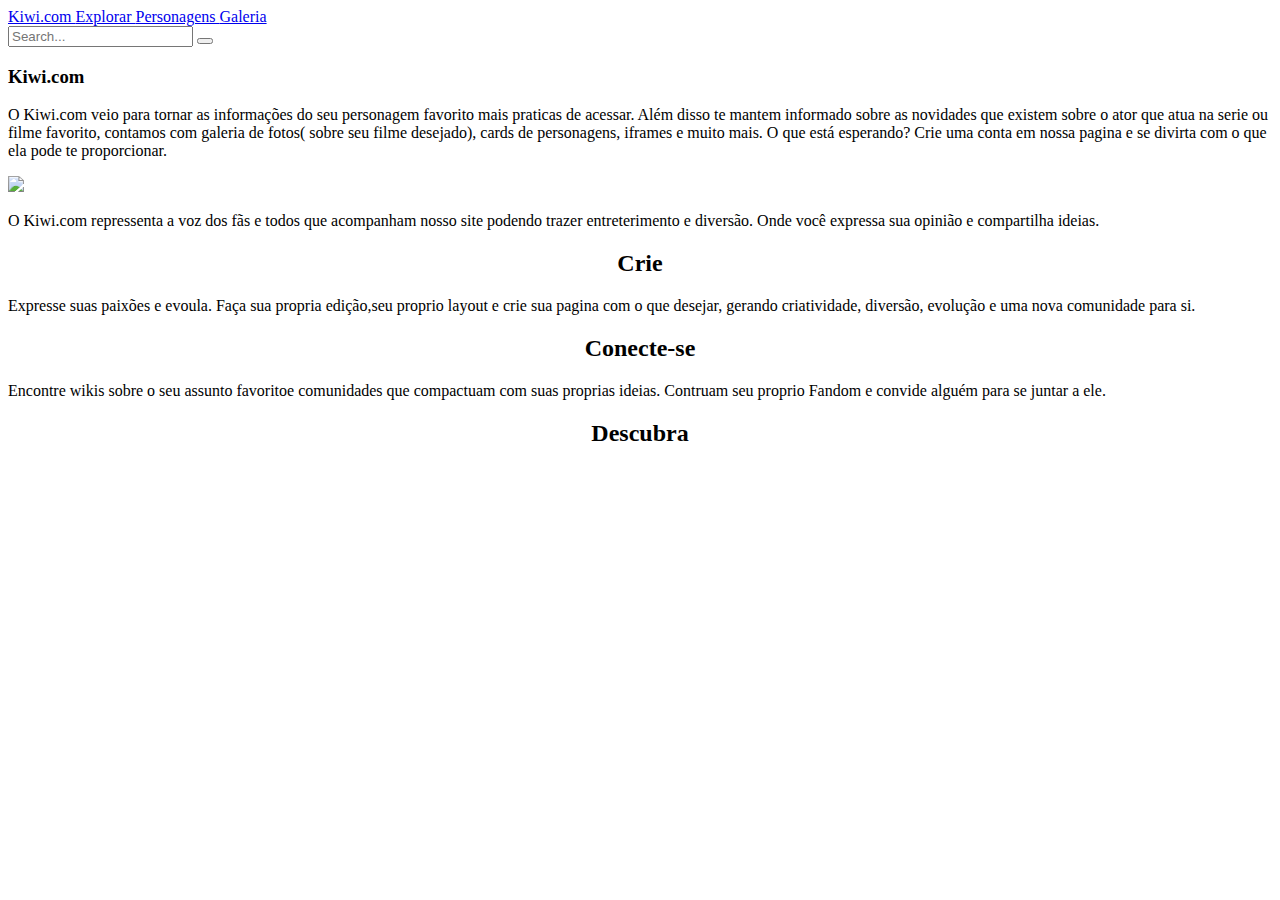
==== index.html @ 5dbf8771 "16:26" ====
<!DOCTYPE html>
<html>
    <head>
        <title>Kiwi.com</title>
        <meta charset="utf-8">
        <meta name="viewport" content="width=device-width, initial-scale=1.0">

        <link rel="manifest" href="manifest.webmanifest">
        <link rel="shortcut icon" href="img/logo/logo512px.png" type="image/x-icon">

        <link rel="stylesheet" href="https://cdnjs.cloudflare.com/ajax/libs/font-awesome/6.1.2/css/all.min.css" integrity="sha512-1sCRPdkRXhBV2PBLUdRb4tMg1w2YPf37qatUFeS7zlBy7jJI8Lf4VHwWfZZfpXtYSLy85pkm9GaYVYMfw5BC1A==" crossorigin="anonymous" referrerpolicy="no-referrer"/>
        
        <link rel="stylesheet" href="css/inicial.css">
        <script src="js/funcoes.js" defer></script>
        <script src="index.js" defer></script>
    </head>

    <body>
        <div class="topnav">
          <div class="menu">
            <a class="active" href="index.html">Kiwi.com
              <i class="fa-solid fa-desktop"></i>
            </a>

            <a href="wiki.html">Explorar
              <i class="fa-solid fa-reply"></i>
            </a>

            <a href="cards.html">Personagens
              <i class="fa-solid fa-people-group"></i>
            </a>

            <a href="galeria.html">Galeria
              <i class="fa-solid fa-photo-film"></i>
            </a>
          </div>


            <form class="search-container">
                <input type="text" placeholder="Search...">
                <button type="submit" class="btt">
                  <i class="fa-solid fa-magnifying-glass"></i>
                </button>
            </form>

          </div>
          


          <div class="center">
            <div class="principal">
              <h3>Kiwi.com</h3>
              <p class="parag">O Kiwi.com veio para tornar as informações do seu personagem favorito mais praticas de acessar. Além disso te mantem informado sobre as novidades que existem sobre o ator que atua na serie ou filme favorito, contamos com galeria de fotos( sobre seu filme desejado), cards de personagens, iframes e muito mais. O que está esperando? Crie uma conta em nossa pagina e se divirta com o que ela pode te proporcionar.</p>
            </div>

            <img src="img/wiki/mulher (2).jpg" class="img-center">
          </div>
          

          <div class="box">
            <div class="texto">
              <p class="parag">O Kiwi.com repressenta a voz dos fãs e todos que acompanham nosso site podendo trazer entreterimento e diversão. Onde você expressa sua opinião e compartilha ideias.</p>

              <center>
                <i class="fa-solid fa-pencil icon-parag"></i>
                <h2>Crie</h2>
              </center>
            </div>

            <div class="texto">
              <p class="parag">Expresse suas paixões e evoula. Faça sua propria edição,seu proprio layout e crie sua pagina com o que desejar, gerando criatividade, diversão, evolução e uma nova comunidade para si.</p>

              <center>
                <i class="fa-solid fa-link icon-parag"></i>
                <h2>Conecte-se</h2>
              </center>
            </div>

            <div class="texto">
              <p class="parag">Encontre wikis sobre o seu assunto favoritoe comunidades que compactuam com suas proprias ideias. Contruam seu proprio Fandom e convide alguém para se juntar a ele.</p>

              <center>
                <i class="fa-solid fa-binoculars icon-parag"></i>
                <h2>Descubra</h2>
              </center>
            </div>
          </div>

        </body>
</html>
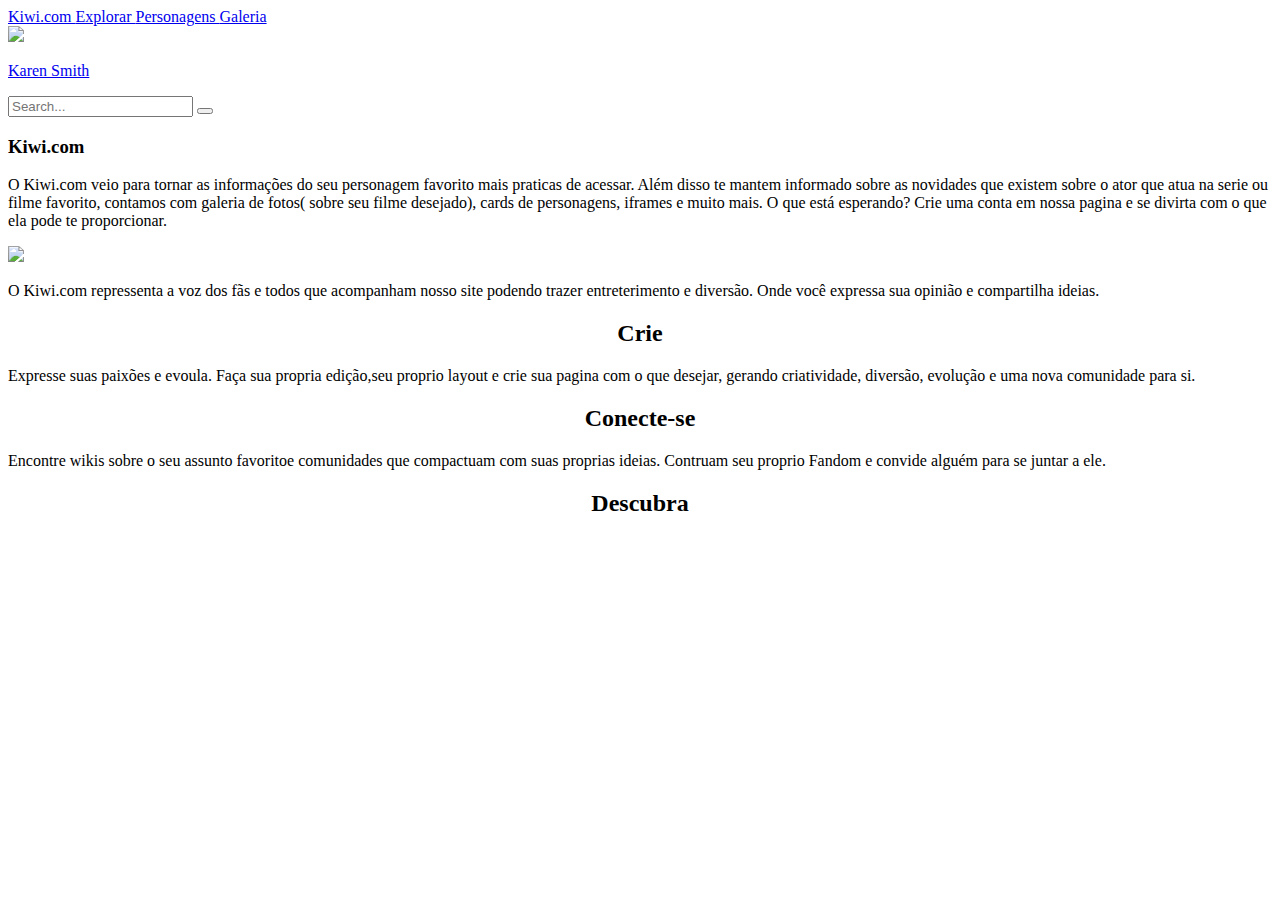
==== commit b3d57262: "Navbar responsiva" ====
--- a/index.html
+++ b/index.html
@@ -6,7 +6,7 @@
         <meta name="viewport" content="width=device-width, initial-scale=1.0">
 
         <link rel="manifest" href="manifest.webmanifest">
-        <link rel="shortcut icon" href="img/logo/logo512px.png" type="image/x-icon">
+        <link rel="shortcut icon" href="img/logo/logo512.png" type="image/x-icon">
 
         <link rel="stylesheet" href="https://cdnjs.cloudflare.com/ajax/libs/font-awesome/6.1.2/css/all.min.css" integrity="sha512-1sCRPdkRXhBV2PBLUdRb4tMg1w2YPf37qatUFeS7zlBy7jJI8Lf4VHwWfZZfpXtYSLy85pkm9GaYVYMfw5BC1A==" crossorigin="anonymous" referrerpolicy="no-referrer"/>
         
@@ -35,6 +35,13 @@
             </a>
           </div>
 
+          <a href="#karen">
+            <div class="cards">
+                <img src="img/cards/karen.png" class="card-img">
+                <p>Karen Smith</p>
+            
+            </div>
+          </a>
 
             <form class="search-container">
                 <input type="text" placeholder="Search...">
@@ -53,7 +60,7 @@
               <p class="parag">O Kiwi.com veio para tornar as informações do seu personagem favorito mais praticas de acessar. Além disso te mantem informado sobre as novidades que existem sobre o ator que atua na serie ou filme favorito, contamos com galeria de fotos( sobre seu filme desejado), cards de personagens, iframes e muito mais. O que está esperando? Crie uma conta em nossa pagina e se divirta com o que ela pode te proporcionar.</p>
             </div>
 
-            <img src="img/wiki/mulher (2).jpg" class="img-center">
+            <img src="img/wiki/mulher.jpg" class="img-center">
           </div>
           
 
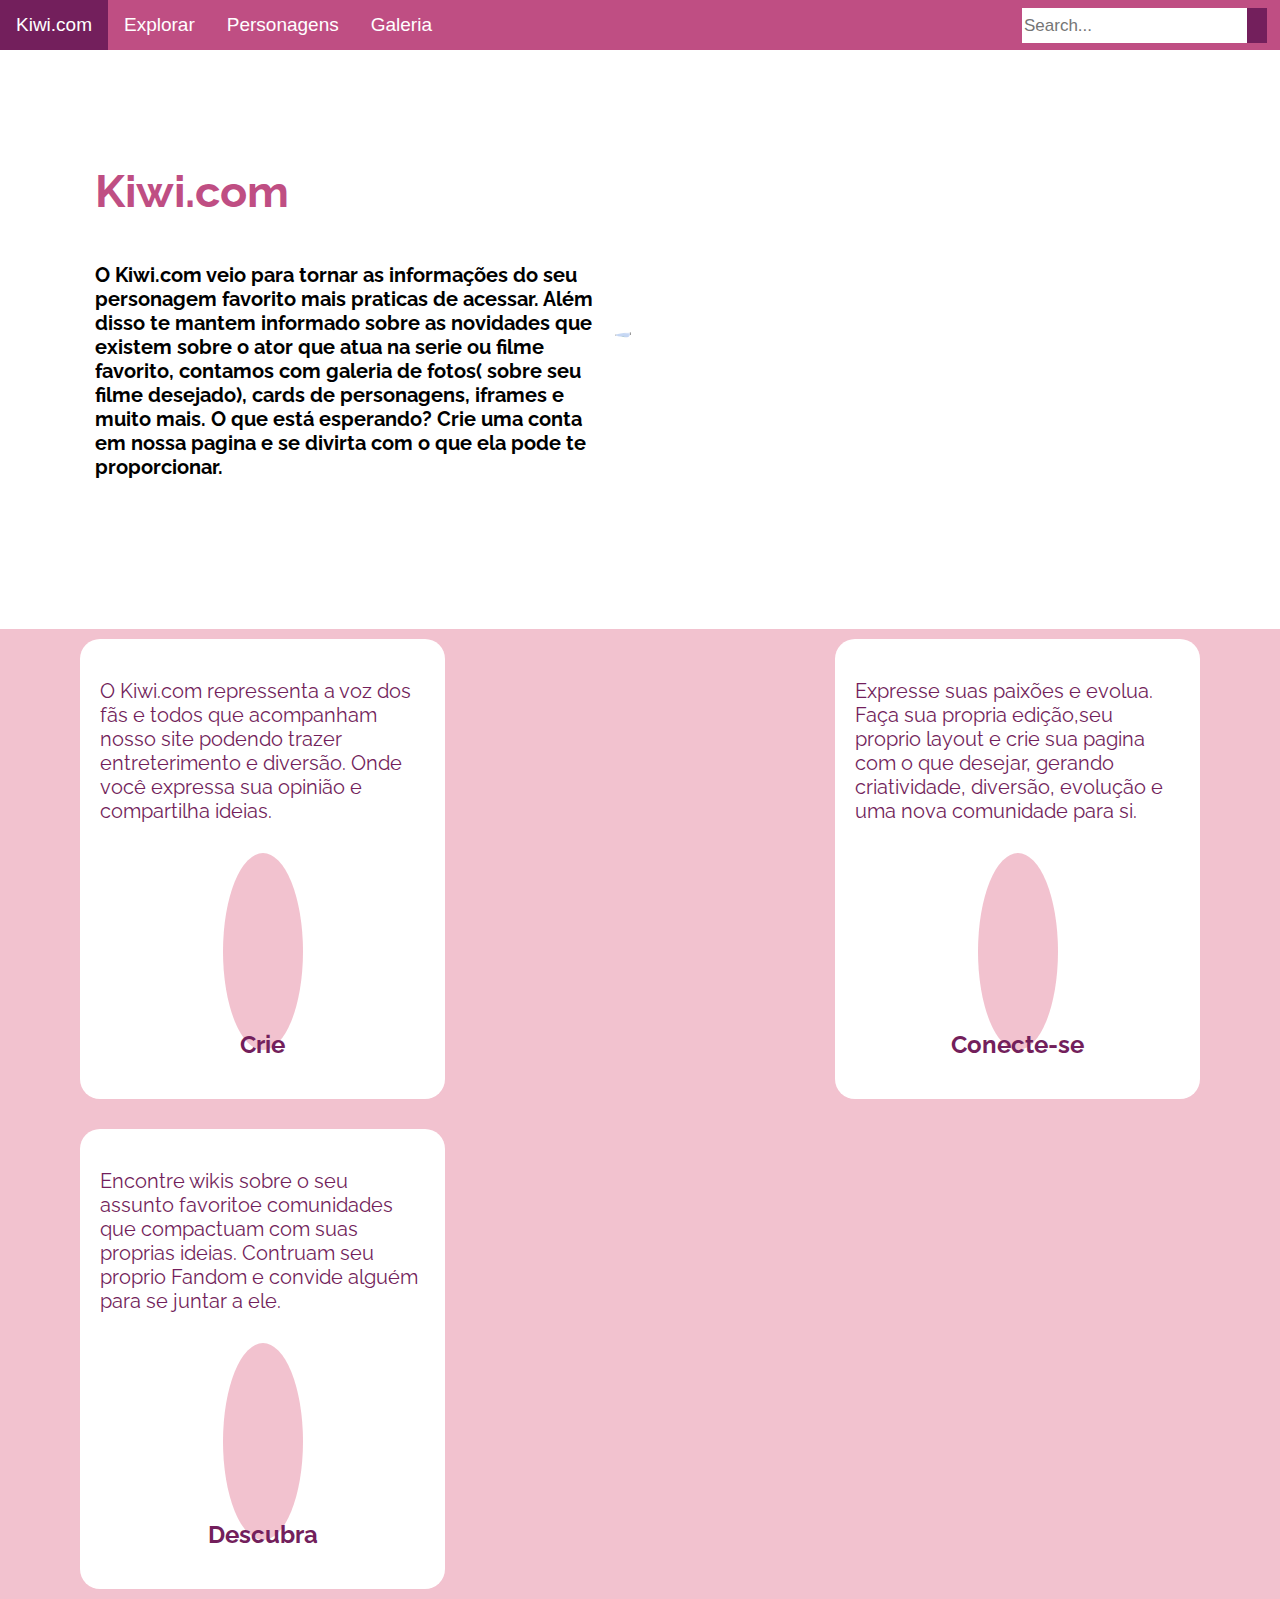
==== commit f8c20252: "Index responsivo" ====
--- a/index.html
+++ b/index.html
@@ -11,6 +11,7 @@
         <link rel="stylesheet" href="https://cdnjs.cloudflare.com/ajax/libs/font-awesome/6.1.2/css/all.min.css" integrity="sha512-1sCRPdkRXhBV2PBLUdRb4tMg1w2YPf37qatUFeS7zlBy7jJI8Lf4VHwWfZZfpXtYSLy85pkm9GaYVYMfw5BC1A==" crossorigin="anonymous" referrerpolicy="no-referrer"/>
         
         <link rel="stylesheet" href="css/inicial.css">
+        <script src="js/script.js" defer></script>
         <script src="js/funcoes.js" defer></script>
         <script src="index.js" defer></script>
     </head>
@@ -35,12 +36,10 @@
             </a>
           </div>
 
-          <a href="#karen">
-            <div class="cards">
-                <img src="img/cards/karen.png" class="card-img">
-                <p>Karen Smith</p>
-            
-            </div>
+          <a href="#" class="nav_btt">
+            <span class="bar" id="top"></span>
+            <span class="bar" id="center"></span>
+            <span class="bar" id="bottom"></span>
           </a>
 
             <form class="search-container">
@@ -75,7 +74,7 @@
             </div>
 
             <div class="texto">
-              <p class="parag">Expresse suas paixões e evoula. Faça sua propria edição,seu proprio layout e crie sua pagina com o que desejar, gerando criatividade, diversão, evolução e uma nova comunidade para si.</p>
+              <p class="parag">Expresse suas paixões e evolua. Faça sua propria edição,seu proprio layout e crie sua pagina com o que desejar, gerando criatividade, diversão, evolução e uma nova comunidade para si.</p>
 
               <center>
                 <i class="fa-solid fa-link icon-parag"></i>
--- a/css/inicial.css
+++ b/css/inicial.css
@@ -0,0 +1,122 @@
+@import url(global-style.css);
+
+  .center{
+    display: flex;
+    flex-wrap: wrap;
+    width: fit-content;
+    margin: 50px auto;
+    align-items: center;
+    gap: 20px;
+    padding: 20px;
+  }
+  .img-center{
+    border-radius: 50%;
+    width: 570px;
+  }
+  .center h3{
+      font-size: 45px;
+      color: var(--roxoClaro); 
+  }
+  .center .parag{
+    font-weight: bold;
+  }
+  
+  .principal{
+    width: 500px;
+  }
+  
+  .box{
+    display: flex;
+    flex-wrap: wrap;
+    gap: 10px;
+    justify-content: space-between;
+    margin: 60px auto 0;
+    padding: 0 70px;
+    background-color: var(--rosaClaro);
+  }
+
+  .texto{
+    width: 325px;
+    border-radius: 20px;
+    background-color: var(--branco);
+    color: var(--roxoEscuro);
+    padding: 20px;
+    margin: 10px;
+  }
+
+  .parag{
+    font-size: 20px;
+    margin-bottom: 70px;
+  }
+
+  .icon-parag{
+    border-radius: 100%;
+    background-color: var(--rosaClaro);
+    color: var(--roxoEscuro);
+    padding: 40px;
+    font-size: 100px;
+  }
+
+  
+  @media screen and (max-height:769px) {
+    .img-center{
+      width: 370px
+    }
+
+    .box{
+      margin: 80px auto 0;
+      justify-content: space-evenly;
+    }
+
+    .texto{
+      width: 225px;
+      border-radius: 20px;
+      padding: 20px;
+    }
+  
+    .parag{
+      font-size: 18px;
+    }
+  
+    .icon-parag{
+      padding: 30px;
+      font-size: 50px;
+    }
+  }
+
+  
+  @media screen and (max-height:325px) {
+
+    .center{
+      margin: 10px auto;
+      width: 65vw;
+    }
+
+    .img-center{
+      width: 400px;
+    }
+    .center h3{
+        font-size: 25px;
+    }
+    .center .parag{
+      font-weight: bold;
+      font-size: 13px;
+    }
+
+
+
+    .texto{
+      width: 200px;
+      padding: 20px;
+    }
+  
+    .parag{
+      font-size: 13px;
+      margin-bottom: 30px;
+    }
+  
+    .icon-parag{
+      padding: 20px;
+      font-size: 30px;
+    }
+}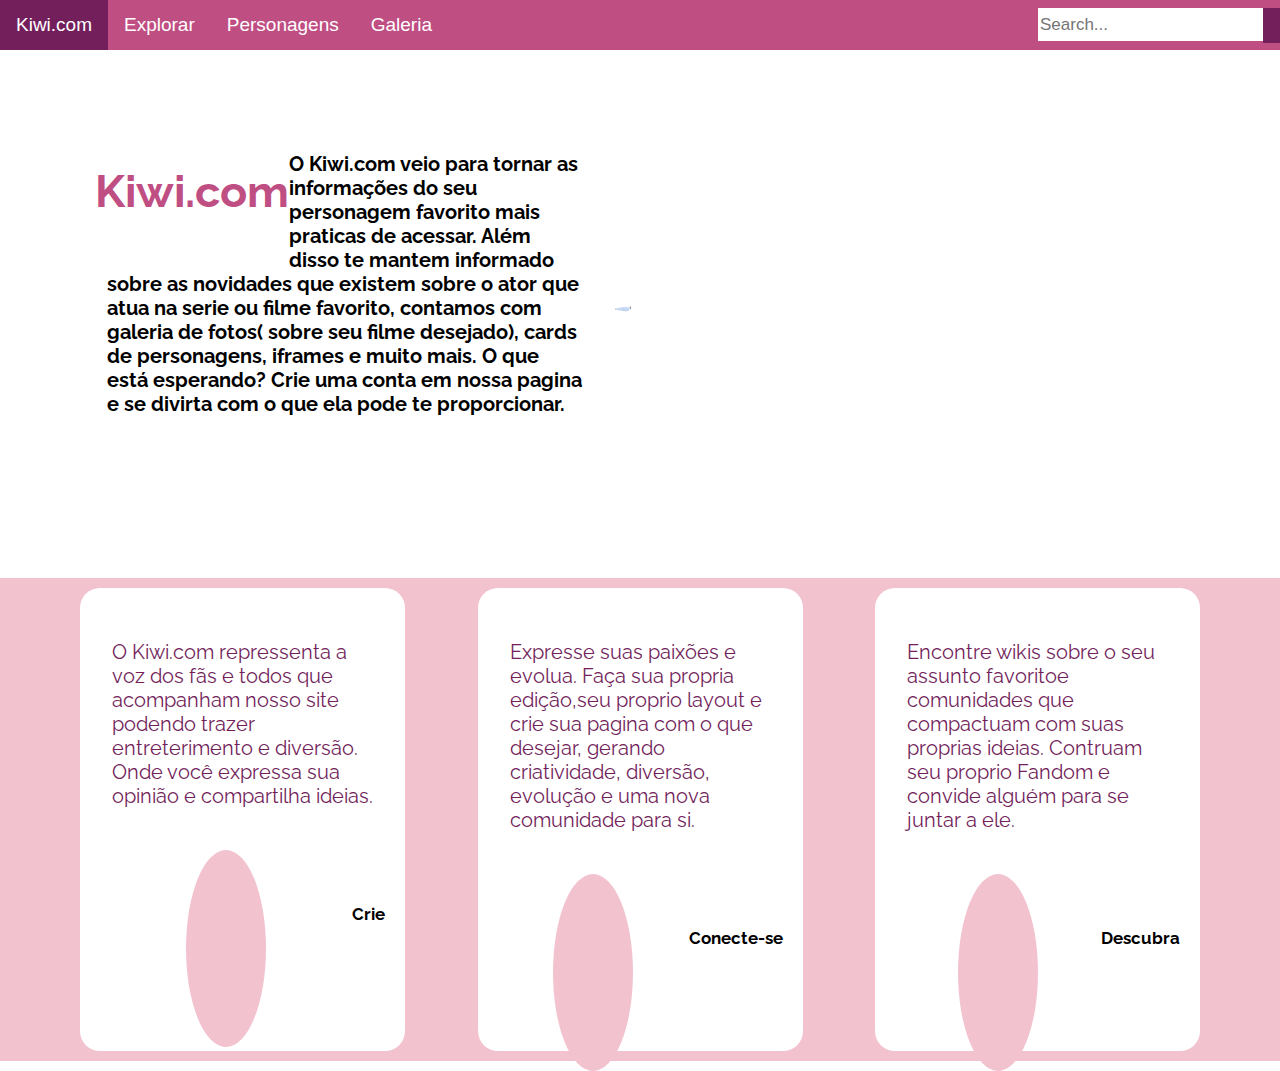
==== commit 2d4599a5: "Update css" ====
--- a/index.html
+++ b/index.html
@@ -10,7 +10,7 @@
 
         <link rel="stylesheet" href="https://cdnjs.cloudflare.com/ajax/libs/font-awesome/6.1.2/css/all.min.css" integrity="sha512-1sCRPdkRXhBV2PBLUdRb4tMg1w2YPf37qatUFeS7zlBy7jJI8Lf4VHwWfZZfpXtYSLy85pkm9GaYVYMfw5BC1A==" crossorigin="anonymous" referrerpolicy="no-referrer"/>
         
-        <link rel="stylesheet" href="css/inicial.css">
+        <link rel="stylesheet" href="css/global-style.css">
         <script src="js/script.js" defer></script>
         <script src="js/funcoes.js" defer></script>
         <script src="index.js" defer></script>
--- a/css/global-style.css
+++ b/css/global-style.css
@@ -0,0 +1,190 @@
+@import url('https://fonts.googleapis.com/css2?family=Raleway&display=swap');
+
+@import url(card-style.css);
+@import url(estilo.css);
+@import url(inicial.css);
+@import url(videos.css);
+
+:root{
+     --rosaClaro: #F2C2CF;
+     --rosaNude: #F2B694;
+
+     --roxoClaro: #BF4E83;
+     --roxoEscuro: #731F5C;
+
+     --cinzaClaro: #EAE8EB;
+     --cinza: #a2a2a2;
+     --branco: #FFFFFF;
+     --preto: #000000;
+     --escuro: #00000029;
+
+     --amarelo: #F3D500;
+
+}
+
+body{
+     padding: 0;
+     margin: 0;
+     font-family: 'Raleway', sans-serif;
+}
+
+.menu{
+     font-size: 20px;
+}
+.btt{
+     height: 35px;
+}
+
+.topnav {
+     overflow: hidden;
+     background-color:  var(--roxoClaro);
+     display: flex;
+     height: 50px;
+     justify-content: space-between;
+     box-sizing: border-box;
+}
+
+.topnav .menu a {
+     float: left;
+     color: var(--branco);
+     text-align: center;
+     padding: 14px 16px;
+     text-decoration: none;
+     font-size: 19px;
+     font-family: 'Poppins', sans-serif;
+     transition: 0.5s;
+}
+
+.topnav .menu a:hover {
+     background-color: var(--rosaClaro);
+}
+
+.topnav .menu a.active {
+     background-color: var(--roxoEscuro);
+     color: var(--branco);
+}
+
+.nav_btt{
+     display: none;
+     position: absolute;
+     top: 0.8rem;
+     right: 1rem;
+     flex-direction: column;
+     justify-content: space-between;
+     width: 30px;
+     height: 23px;
+}
+.nav_btt .bar{
+     height: 3px;
+     width: 100%;
+     background-color: var(--branco);
+     border-radius: 10px;
+     transition: 0.5s;
+}
+.nav_btt .bar a:hover{
+     background: none;
+}
+
+
+
+.search-container{
+     display: flex;
+     flex-direction: row;
+     justify-items: flex-end;
+     padding: 8px;
+     width: 250px;
+     height: 25px;
+}
+
+.topnav input[type=text] {
+     border: none;
+     font-size: 17px;
+     height: 33px;
+}
+.topnav .search-container button {
+     border: none;
+     background: var(--roxoEscuro);
+     color: var(--branco);
+     padding: 10px;
+     cursor: pointer;
+}
+
+.topnav .search-container button:hover {
+     background: var(--rosaClaro);
+}
+
+
+@media screen and (max-height:769px) {
+     .nav_btt{
+          display: flex;
+     }
+     .menu{
+          display: none;
+          width: 100%;
+
+          /* Parte para a animação */
+          display: block;
+          position: absolute;
+          width: 100%;
+          top: 50px;
+          background: var(--roxoClaro);
+          z-index: 1000;
+          height: 0;
+          transition: 0.6s;
+          visibility: hidden; /*Para a transição funcionar, o elemento precisa existir, portanto não se pode o display: none, trocando para o visibility: hidden*/
+          overflow-y: hidden; 
+          /*overflow-y > y = altura
+          overflow: hidden > Quando ultrapassa o elemento, ele não fica visível, nesse caso se utiliza para que a animação fique mais fluída, e os elementos só aparecem quando a altura estiver certa para eles (por isso o y) */        
+     }
+     .topnav.active .menu{
+          height: calc(100vh - 50px); 
+          visibility: visible;
+          overflow-y: auto;
+          /*overflow: auto > Cria uma barra de scroll para quando existirem itens fora de vista*/
+     }
+     .menu{
+          display:flex;
+          flex-direction: column;
+          width: 100%;
+          text-align: center;
+     }
+
+
+     /* Animação do X */
+    #top, #bottom{ /* Colocando o ponto de origem da primeira e ultima linha como na esquerda */
+          transform-origin: left;
+     }
+
+     .topnav.active .nav_btt #center{
+          transition: 0.5s;
+          opacity: 0;
+     }
+     .topnav.active .nav_btt #top{
+          transition: 0.5s;
+          transform: rotate(41deg);
+     }
+     .topnav.active .nav_btt #bottom{
+          transition: 0.5s;
+          transform: rotate(-41deg);
+     }
+}
+
+
+@media screen and (max-height:325px) {
+     .topnav .menu a {
+          font-size: 13px;
+     }
+     .topnav input[type=text] {
+          font-size: 13px;
+          height: 25px;
+     }
+     .topnav .search-container button{
+          font-size: 13px;
+          height: 27.4px;
+          padding: 6px;
+     }
+
+     .nav_btt .bar{
+          height: 2px;
+     }
+}